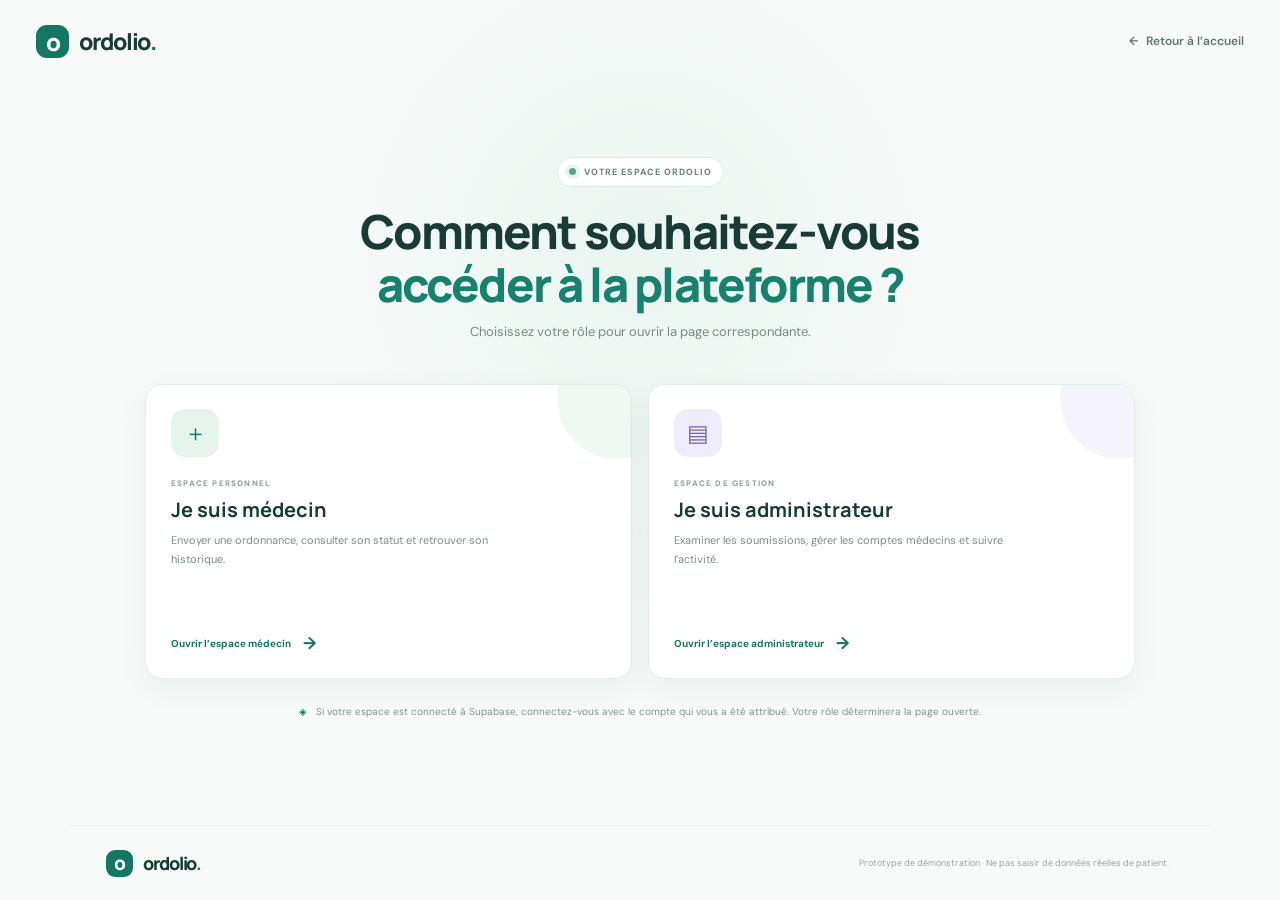
==== acces.html @ a2d60d65 "Add files via upload" ====
<!doctype html>
<html lang="fr">
<head>
  <meta charset="utf-8" />
  <meta name="viewport" content="width=device-width, initial-scale=1" />
  <meta name="theme-color" content="#f4f8f6" />
  <title>Ordolio — Choisir mon espace</title>
  <link rel="preconnect" href="https://fonts.googleapis.com" />
  <link rel="preconnect" href="https://fonts.gstatic.com" crossorigin />
  <link href="https://fonts.googleapis.com/css2?family=DM+Sans:wght@400;500;600;700&family=Manrope:wght@500;600;700;800&display=swap" rel="stylesheet" />
  <link rel="stylesheet" href="styles.css" />
</head>
<body class="access-page page-enter">
  <header class="site-header access-header"><a class="site-brand" href="index.html"><span class="brand-mark">o</span><span>ordolio<span class="brand-dot">.</span></span></a><a class="quiet-link" href="index.html" data-transition><span>←</span> Retour à l’accueil</a></header>
  <main class="access-main">
    <div class="access-intro reveal"><span class="eyebrow-pill"><i></i> VOTRE ESPACE ORDOLIO</span><h1>Comment souhaitez-vous<br /><em>accéder à la plateforme&nbsp;?</em></h1><p>Choisissez votre rôle pour ouvrir la page correspondante.</p></div>
    <div class="role-card-grid">
      <a class="role-card doctor-card reveal" href="medecin.html" data-transition><span class="role-card-icon">＋</span><span class="role-card-kicker">ESPACE PERSONNEL</span><h2>Je suis médecin</h2><p>Envoyer une ordonnance, consulter son statut et retrouver son historique.</p><span class="role-card-action">Ouvrir l’espace médecin <b>→</b></span><span class="role-card-deco"></span></a>
      <a class="role-card admin-card reveal" href="administrateur.html" data-transition><span class="role-card-icon">▤</span><span class="role-card-kicker">ESPACE DE GESTION</span><h2>Je suis administrateur</h2><p>Examiner les soumissions, gérer les comptes médecins et suivre l’activité.</p><span class="role-card-action">Ouvrir l’espace administrateur <b>→</b></span><span class="role-card-deco"></span></a>
    </div>
    <p class="access-note reveal"><span>◈</span> Si votre espace est connecté à Supabase, connectez-vous avec le compte qui vous a été attribué. Votre rôle déterminera la page ouverte.</p>
  </main>
  <footer class="site-footer access-footer"><a class="site-brand" href="index.html"><span class="brand-mark">o</span><span>ordolio<span class="brand-dot">.</span></span></a><span>Prototype de démonstration · Ne pas saisir de données réelles de patient.</span></footer>
  <script src="site.js"></script>
</body>
</html>
---- styles.css ----
:root{--ink:#183b36;--muted:#7b8c88;--green:#137764;--green-dark:#105f53;--mint:#e8f4f0;--line:#e8eeec;--bg:#f6f8f7;--white:#fff;--amber:#a97822;--shadow:0 10px 35px rgba(33,67,61,.045)}*{box-sizing:border-box}body{margin:0;background:var(--bg);color:var(--ink);font-family:'DM Sans',sans-serif;font-size:14px}.sidebar{position:fixed;inset:0 auto 0 0;width:256px;background:#fff;border-right:1px solid var(--line);padding:25px 16px 16px;display:flex;flex-direction:column;z-index:3}.brand{display:flex;align-items:center;gap:10px;padding:0 10px 33px;text-decoration:none;color:var(--ink);font:800 23px Manrope,sans-serif;letter-spacing:-1.2px}.brand-mark{width:33px;height:33px;background:var(--green);border-radius:11px;color:#fff;display:grid;place-items:center;font:800 24px Manrope}.brand-dot{color:var(--green)}.workspace-label,.nav-label{color:#9aa7a4;font-size:9px;letter-spacing:1.15px;font-weight:700;padding:0 11px 10px}.workspace{width:100%;display:flex;align-items:center;text-align:left;gap:10px;background:#fff;border:1px solid var(--line);padding:10px;border-radius:10px;color:var(--ink)}.workspace-icon{width:31px;height:31px;border-radius:9px;background:#e9f4f1;color:var(--green);display:grid;place-items:center}.workspace b,.workspace small{display:block}.workspace b{font-size:12px}.workspace small{color:var(--muted);font-size:10px;margin-top:3px}.chevron{margin-left:auto;color:#8d9b97;font-size:15px}.nav-label{margin:29px 0 5px}.nav{display:grid;gap:4px}.nav-item{display:flex;align-items:center;gap:13px;border:0;background:transparent;color:#667975;border-radius:9px;padding:11px 12px;text-align:left;font:500 13px 'DM Sans';cursor:pointer}.nav-item:hover{background:#f5f8f7}.nav-item.active{background:#eaf4f1;color:var(--green);font-weight:700}.nav-icon{width:17px;text-align:center;font-size:17px}.nav-count{margin-left:auto;background:#fff;color:var(--green);border:1px solid #dcece6;border-radius:6px;font-size:10px;padding:2px 6px}.sidebar-bottom{margin-top:auto}.help-card{background:#f5f8f7;border-radius:12px;padding:13px;margin-bottom:13px}.help-icon{display:inline-grid;place-items:center;width:20px;height:20px;background:#e2efeb;color:var(--green);border-radius:50%;margin-right:7px}.help-card b{font-size:12px}.help-card p{margin:8px 0;color:var(--muted);font-size:11px}.help-card button,.text-link{border:0;background:none;color:var(--green);font:600 11px 'DM Sans';padding:0;cursor:pointer}.help-card button span,.text-link span{margin-left:7px}.profile{width:100%;border:0;background:none;border-top:1px solid var(--line);padding:13px 4px 3px;display:flex;align-items:center;gap:9px;text-align:left;color:var(--ink)}.avatar,.top-avatar{width:34px;height:34px;border-radius:50%;display:grid;place-items:center;font-size:11px;font-weight:700;color:#7052a1;background:#eee9f7}.profile-copy{display:grid;gap:3px}.profile-copy b{font-size:12px}.profile-copy small{font-size:10px;color:var(--muted)}.dots{margin-left:auto;color:#84918e;letter-spacing:2px}.main{margin-left:256px;min-height:100vh}.topbar{height:66px;background:#fff;border-bottom:1px solid var(--line);display:flex;align-items:center;justify-content:space-between;padding:0 43px}.breadcrumbs{font-size:12px;color:#96a29f}.breadcrumbs span{padding:0 9px;color:#c4ceca}.breadcrumbs b{color:#455f5a;font-weight:600}.top-actions{display:flex;align-items:center;gap:15px}.period{border:1px solid var(--line);border-radius:8px;background:#fff;color:#506561;padding:8px 11px;font:500 11px 'DM Sans'}.period span{padding:0 6px}.icon-button{border:0;background:none;position:relative;font-size:20px;color:#627672}.icon-button i{position:absolute;right:0;top:1px;width:6px;height:6px;border:1px solid #fff;background:#e78f6f;border-radius:50%}.top-avatar{width:31px;height:31px}.content{max-width:1430px;padding:34px 43px 18px;margin:auto}.welcome-row{display:flex;align-items:center;justify-content:space-between;margin-bottom:25px}.eyebrow{font-size:9px;font-weight:700;letter-spacing:1.15px;color:#98a6a2;margin-bottom:7px}.welcome-row h1{font:700 26px Manrope,sans-serif;letter-spacing:-.7px;margin:0}.welcome-row p{color:#86938f;margin:6px 0 0;font-size:12px}.role-switch{display:flex;align-items:center;gap:10px;border:1px solid var(--line);border-radius:11px;background:#fff;padding:9px 11px;color:var(--ink);cursor:pointer;text-align:left}.switch-icon{width:31px;height:31px;border-radius:9px;background:#eaf4f1;color:var(--green);display:grid;place-items:center;font-size:17px}.role-switch small,.role-switch b{display:block}.role-switch small{font-size:8px;letter-spacing:.8px;color:#98a6a2;font-weight:700;margin-bottom:3px}.role-switch b{font-size:11px}.role-switch .chevron{padding-left:8px}.stats-grid{display:grid;grid-template-columns:repeat(4,1fr);gap:15px;margin-bottom:18px}.stat-card{background:#fff;border:1px solid #edf1ef;border-radius:12px;padding:17px 17px 14px;box-shadow:var(--shadow)}.stat-top{display:flex;justify-content:space-between;align-items:center}.stat-label{font-size:10px;color:#84938e;font-weight:600}.stat-icon{width:29px;height:29px;border-radius:9px;display:grid;place-items:center;background:#edf6f3;color:var(--green);font-size:15px}.stat-number{font:700 26px Manrope,sans-serif;margin:10px 0 5px;letter-spacing:-.6px}.stat-bottom{font-size:10px;color:#8c9996}.stat-bottom strong{color:#18816c;font-weight:600}.stat-card:nth-child(2) .stat-icon{background:#fff6e8;color:#bb8b39}.stat-card:nth-child(3) .stat-icon{background:#f0edfa;color:#745eb0}.stat-card:nth-child(4) .stat-icon{background:#eaf1fc;color:#5d80bc}.main-grid{display:grid;grid-template-columns:minmax(0,1.75fr) minmax(275px,1fr);gap:16px;margin-bottom:16px}.panel{background:#fff;border:1px solid #edf1ef;border-radius:12px;box-shadow:var(--shadow)}.chart-panel,.ranking-panel{padding:19px 20px 16px}.panel-heading{display:flex;align-items:flex-start;justify-content:space-between}.panel-heading h2,.upload-title h2{font:700 14px Manrope,sans-serif;margin:0;letter-spacing:-.2px}.panel-heading p,.upload-title p{color:#91a09b;font-size:10px;margin:5px 0 0}.select-small{background:#fff;border:1px solid var(--line);border-radius:7px;padding:7px 9px;color:#687b76;font:500 10px 'DM Sans'}.chart-legend{display:flex;align-items:center;justify-content:space-between;margin:19px 0 7px}.chart-legend span{font-size:10px;color:#72837e}.chart-legend i{display:inline-block;width:7px;height:7px;background:var(--green);border-radius:50%;margin-right:7px}.chart-legend b{font:700 20px Manrope}.chart-legend small{font:600 10px 'DM Sans';color:#16816b;background:#eaf5f1;border-radius:10px;padding:4px 6px;margin-left:6px}.chart-wrap{height:178px;display:flex;gap:10px;padding-top:6px}.y-labels{height:148px;display:flex;flex-direction:column;justify-content:space-between;color:#a2aeaa;font-size:9px}.chart{height:154px;position:relative;flex:1}.gridline{position:absolute;left:0;right:0;border-top:1px dashed #edf1ef}.g1{top:0}.g2{top:37px}.g3{top:74px}.g4{top:111px}.chart svg{position:absolute;inset:0;width:100%;height:148px;overflow:visible}.chart .area{fill:url(#fill)}.chart .line{fill:none;stroke:var(--green);stroke-width:3;vector-effect:non-scaling-stroke}.chart circle{fill:#fff;stroke:var(--green);stroke-width:3;vector-effect:non-scaling-stroke}.x-labels{display:flex;justify-content:space-between;position:absolute;left:0;right:0;bottom:-4px;color:#9ba8a4;font-size:8px}.more{border:0;background:none;color:#8b9995;letter-spacing:2px}.ranking-list{margin-top:14px}.rank-row{display:grid;grid-template-columns:22px 29px 1fr auto;align-items:center;gap:8px;padding:8px 0;border-bottom:1px solid #f0f3f2}.rank-num{color:#9aa7a3;font-size:10px;text-align:center}.rank-avatar{width:29px;height:29px;border-radius:50%;display:grid;place-items:center;font-size:9px;font-weight:700}.rank-name{font-size:10px;font-weight:600}.rank-sub{font-size:9px;color:#9aa7a3;margin-top:3px}.rank-value{font:700 12px Manrope;text-align:right}.rank-value small{display:block;font:400 8px 'DM Sans';color:#97a49f;margin-top:2px}.ranking-panel .text-link{margin-top:13px}.bottom-grid{display:grid;grid-template-columns:minmax(0,2.1fr) minmax(225px,.9fr);gap:16px;margin-bottom:20px}.table-panel{padding:18px 19px 4px}.table-scroll{overflow:auto;margin-top:15px}table{width:100%;border-collapse:collapse;text-align:left;white-space:nowrap}th{font-size:8px;letter-spacing:.65px;color:#9aa7a3;font-weight:700;padding:0 10px 10px}td{padding:10px;border-top:1px solid #f0f3f2;font-size:10px;color:#627570}.person-cell{display:flex;align-items:center;gap:8px}.person-cell b{display:block;color:#344f49;font-size:10px}.person-cell small{display:block;color:#9aa7a3;font-size:9px;margin-top:2px}.table-avatar{width:27px;height:27px;border-radius:50%;display:grid;place-items:center;font-size:8px;font-weight:700}.status{padding:4px 7px;border-radius:12px;font-size:8px}.status.pending{background:#fff5e1;color:#a2792d}.status.approved{background:#e9f5f0;color:#16806d}.row-more{color:#9aa7a3}.insight-panel{padding:18px;background:#eaf5f1;display:flex;flex-direction:column;min-height:177px}.insight-top{display:flex;align-items:center;gap:8px}.sparkle{width:25px;height:25px;display:grid;place-items:center;border-radius:8px;background:#d6ece4;color:#16806d}.insight-tag{font-size:8px;letter-spacing:.9px;color:#64847b;font-weight:700}.insight-panel h2{font:700 14px Manrope;margin:15px 0 7px}.insight-panel p{font-size:10px;line-height:1.6;color:#6d817b;margin:0}.insight-panel p b{color:#16806d}.insight-foot{display:flex;justify-content:space-between;margin-top:auto;padding-top:13px;font-size:8px;color:#8aa09a}.doctor-view{margin-top:18px}.doctor-columns{display:grid;grid-template-columns:minmax(0,1.5fr) minmax(290px,1fr);gap:16px}.upload-panel{padding:22px}.upload-title{display:flex;align-items:flex-start;justify-content:space-between}.camera-badge,.summary-icon{width:34px;height:34px;display:grid;place-items:center;border-radius:10px;background:#eaf5f1;color:var(--green);font-size:17px}.dropzone{height:200px;border:1px dashed #bdd6ce;background:#f8fbfa;border-radius:12px;margin:19px 0 17px;display:flex;flex-direction:column;align-items:center;justify-content:center;gap:7px;cursor:pointer;color:#647873}.dropzone:hover{border-color:var(--green);background:#f2f9f6}.dropzone input{display:none}.upload-symbol{width:36px;height:36px;background:#e2f1ec;color:var(--green);border-radius:11px;display:grid;place-items:center;font-size:20px;margin-bottom:3px}.dropzone b{font-size:12px;color:#36544d}.dropzone span{font-size:10px}.dropzone small{font-size:9px;color:#9aa7a3;margin-top:5px}.field-label{font-size:10px;font-weight:700;color:#425c56}.upload-panel textarea{display:block;width:100%;height:65px;margin-top:7px;padding:10px;border:1px solid var(--line);border-radius:8px;resize:vertical;font:11px 'DM Sans';outline:none}.upload-panel textarea:focus{border-color:#9bc7bb}.privacy-note{display:flex;gap:8px;margin:14px 0;color:#8a7955;background:#fff8ea;border:1px solid #f4ead3;border-radius:8px;padding:9px;font-size:9px;line-height:1.5}.privacy-note span:first-child{font-size:13px}.primary-button{width:100%;border:0;border-radius:8px;background:var(--green);color:#fff;padding:12px;font:600 11px 'DM Sans';cursor:pointer}.primary-button:disabled{background:#a9c8bf;cursor:not-allowed}.primary-button span{margin-left:7px}.send-feedback{height:16px;text-align:center;color:var(--green);font-size:10px;margin-top:8px}.doctor-side{display:grid;gap:16px;align-content:start}.personal-summary,.history-panel{padding:18px}.big-number{font:700 32px Manrope;margin:22px 0 11px}.big-number small{display:block;font:400 10px 'DM Sans';color:#879590;margin-top:3px}.progress-track{height:6px;border-radius:8px;background:#edf2f0;overflow:hidden}.progress-track span{display:block;width:80%;height:100%;background:var(--green);border-radius:8px}.progress-copy{display:flex;justify-content:space-between;font-size:9px;color:#899893;margin-top:8px}.progress-copy b{color:#506760}.good-note{margin-top:16px;padding-top:12px;border-top:1px solid var(--line);font-size:9px;color:#16806d}.history-row{display:flex;align-items:center;gap:9px;padding:12px 0;border-bottom:1px solid #f0f3f2}.history-icon{width:29px;height:29px;border-radius:8px;background:#eef5f2;display:grid;place-items:center;color:var(--green)}.history-copy{flex:1}.history-copy b{display:block;font-size:10px}.history-copy small{display:block;font-size:9px;color:#98a5a1;margin-top:3px}.doctor-side .text-link{margin-top:12px}.doctor-tip{display:flex;align-items:center;gap:10px;background:#eef5f2;border-radius:9px;margin-top:15px;padding:11px 13px;color:#758782;font-size:10px}.doctor-tip>span:first-child{color:#16806d;font-size:16px}.doctor-tip b{color:#426259}footer{font-size:9px;color:#a0aca8;padding:16px 0 6px}footer>span{padding:0 5px}.footer-right{float:right}.hidden{display:none!important}
.demo-banner{display:flex;align-items:center;gap:9px;padding:10px 13px;margin:-9px 0 17px;border:1px solid #f1e5c8;border-radius:9px;background:#fffaf0;color:#857447;font-size:10px}.demo-banner>span:first-child{font-size:15px}.demo-banner b{color:#6d5b31}.review-btn{border:1px solid #d4e8e1;background:#f1f8f5;color:#167765;border-radius:6px;padding:5px 8px;font:600 9px 'DM Sans';cursor:pointer}.review-btn:hover{background:#e1f1eb}.review-dialog{width:min(650px,calc(100vw - 28px));border:1px solid #e6eeeb;border-radius:16px;padding:0;box-shadow:0 24px 90px #132e2a40;color:var(--ink)}.review-dialog::backdrop{background:#17312f75;backdrop-filter:blur(2px)}.dialog-head{display:flex;align-items:flex-start;justify-content:space-between;padding:20px 22px 14px}.dialog-head small{font-size:9px;letter-spacing:1px;color:#8a9994;font-weight:700}.dialog-head h2{font:700 17px Manrope;margin:5px 0}.dialog-head p{color:#899792;font-size:10px;margin:0}.dialog-close{border:0;background:#f1f5f3;border-radius:8px;width:30px;height:30px;font-size:21px;color:#687a75;cursor:pointer}.image-stage{height:min(58vh,430px);margin:0 20px;background:#f4f7f6;border-radius:10px;display:grid;place-items:center;overflow:hidden;color:#8c9a96;font-size:11px}.image-stage img{max-width:100%;max-height:100%;object-fit:contain}.dialog-actions{display:flex;justify-content:flex-end;gap:9px;padding:15px 20px 19px}.dialog-actions .primary-button{width:auto;padding:10px 16px}.secondary-button{border:1px solid #edcfca;background:#fff8f6;color:#a45e52;border-radius:8px;padding:9px 14px;font:600 11px 'DM Sans';cursor:pointer}
.auth-panel{max-width:480px;margin:8vh auto;padding:28px}.auth-copy h1{font:700 24px Manrope;margin:0}.auth-copy p{color:#879590;font-size:12px;line-height:1.6}.auth-panel form{display:grid;gap:8px;margin-top:22px}.auth-input{width:100%;border:1px solid var(--line);border-radius:8px;padding:11px;font:12px 'DM Sans';outline:none}.auth-input:focus{border-color:#9bc7bb}.auth-actions{display:grid;gap:9px;margin-top:12px}.auth-actions .primary-button{width:100%}.auth-actions .secondary-button{background:#fff;border-color:var(--line);color:var(--green)}.auth-message{min-height:16px;margin:3px 0 0;color:#a45e52;font-size:10px;line-height:1.5}.sync-status{color:var(--green);font-size:10px}.sync-status.error{color:#a45e52}.logout-button{border:1px solid var(--line);border-radius:7px;background:#fff;color:#5a706a;padding:7px 9px;font:500 10px 'DM Sans';cursor:pointer}.status.rejected{background:#fcecea;color:#a45e52}.send-feedback.error{color:#a45e52}.review-note{max-width:520px;white-space:pre-wrap;overflow-wrap:anywhere;color:#61756f!important}.empty-state{padding:14px;color:#899792;font-size:10px;text-align:center}.dropzone.dragging{border-color:var(--green);background:#eaf5f1}
.table-filters{display:flex;gap:9px;margin-top:14px}.search-field,.filter-field{height:34px;border:1px solid var(--line);border-radius:8px;background:#fff;display:flex;align-items:center;color:#80918b}.search-field{flex:1;gap:7px;padding:0 10px}.search-field>span{font-size:18px}.search-field input,.filter-field select{border:0;outline:0;background:transparent;color:#536a64;font:10px 'DM Sans';min-width:0}.search-field input{width:100%}.search-field input::placeholder{color:#9aa7a3}.filter-field{padding:0 8px}.filter-field select{cursor:pointer}.sr-only{position:absolute;width:1px;height:1px;padding:0;margin:-1px;overflow:hidden;clip:rect(0,0,0,0);white-space:nowrap;border:0}.table-filters+ .table-scroll{margin-top:9px}.text-link:hover,.help-card button:hover{color:var(--green-dark);text-decoration:underline}.nav-item:focus-visible,.primary-button:focus-visible,.secondary-button:focus-visible,.text-link:focus-visible,.search-field:focus-within,.filter-field:focus-within{outline:2px solid #71b7a5;outline-offset:2px}
.table-filters{flex-wrap:wrap}.filter-date,.history-filters label,.history-filters select{height:34px;border:1px solid var(--line);border-radius:8px;background:#fff;display:flex;align-items:center;gap:6px;padding:0 8px;color:#81918b}.filter-date input,.history-filters input,.history-filters select{border:0;background:transparent;color:#536a64;font:10px 'DM Sans';min-width:0;outline:0}.filter-date input{width:120px}.pagination{display:flex;justify-content:space-between;align-items:center;border-top:1px solid #f0f3f2;padding:10px 4px;color:#879590;font-size:10px}.pagination>div{display:flex;gap:6px}.page-button{border:1px solid var(--line);border-radius:7px;background:#fff;color:#536a64;width:30px;height:28px;cursor:pointer}.page-button:disabled{opacity:.4;cursor:not-allowed}.team-panel{padding:21px;margin:18px 0}.team-panel .panel-heading h2{font:700 18px Manrope;margin:0}.team-panel .panel-heading .eyebrow{margin-bottom:7px}.team-total{border-radius:20px;background:#edf6f3;color:var(--green);font-weight:700;font-size:11px;padding:7px 11px}.invite-form{display:grid;grid-template-columns:1fr 1.2fr 1fr auto;gap:10px;align-items:end;margin:20px 0 5px;padding:15px;background:#f7faf9;border:1px solid var(--line);border-radius:10px}.invite-form label{display:grid;gap:6px;font-size:10px;color:#607670;font-weight:600}.invite-form input{height:37px;min-width:0;border:1px solid var(--line);border-radius:7px;padding:0 10px;background:#fff;font:11px 'DM Sans';color:var(--ink)}.invite-form .primary-button{width:auto;white-space:nowrap;padding:11px 15px}.form-feedback{min-height:15px;margin:7px 0;color:var(--green);font-size:10px}.form-feedback.error{color:#a45e52}.account-toggle{white-space:nowrap}.notification-panel{position:fixed;right:30px;top:58px;width:min(370px,calc(100vw - 32px));max-height:70vh;overflow:auto;background:#fff;border:1px solid var(--line);border-radius:12px;box-shadow:0 15px 55px #183b3625;z-index:8;padding:12px}.notification-head{display:flex;align-items:center;justify-content:space-between;padding:4px 4px 9px;border-bottom:1px solid var(--line);font-size:12px}.notification-item{width:100%;display:flex;align-items:flex-start;gap:10px;border:0;border-bottom:1px solid #f0f3f2;background:#fff;text-align:left;padding:11px 4px;cursor:pointer;color:var(--ink)}.notification-item:hover{background:#f8fbfa}.notification-item.read{opacity:.65}.notification-icon{width:27px;height:27px;flex:none;display:grid;place-items:center;border-radius:8px;background:#fff5e1;color:#a2792d}.notification-icon.approved{background:#e9f5f0;color:#16806d}.notification-item b,.notification-item small{display:block}.notification-item b{font-size:10px}.notification-item small{margin-top:4px;color:#879590;font-size:9px;line-height:1.5}.icon-button{cursor:pointer}.file-preview{display:flex;align-items:center;gap:10px;margin:-6px 0 16px;padding:7px 9px;border:1px solid var(--line);border-radius:8px;background:#fff;font-size:10px;color:#687c75}.file-preview img{width:44px;height:38px;object-fit:cover;border-radius:5px}.file-preview span{flex:1;overflow-wrap:anywhere}.file-preview button{width:27px;height:27px;border:0;border-radius:6px;background:#f2f5f4;color:#71827d;font-size:18px;cursor:pointer}.field-hint{display:flex;justify-content:space-between;margin-top:5px;color:#95a29e;font-size:9px}.history-filters{display:flex;flex-wrap:wrap;gap:7px;margin:13px 0 5px}.history-filters label span{font-size:9px}.history-filters input{width:105px}.decision-label{display:block;margin:14px 20px 6px;color:#4f6962;font-size:10px;font-weight:700}.decision-label span{font-weight:400;color:#9a746b}.review-dialog textarea{display:block;width:calc(100% - 40px);min-height:58px;margin:0 20px;padding:9px;border:1px solid var(--line);border-radius:8px;resize:vertical;font:11px 'DM Sans'}.dialog-actions .secondary-button{white-space:nowrap}
@media(max-width:950px){.invite-form{grid-template-columns:1fr 1fr}.invite-form .primary-button{width:100%}}
@media(max-width:600px){.table-filters{display:grid;grid-template-columns:1fr 1fr}.search-field{grid-column:1/-1}.filter-date input{width:100%}.notification-panel{right:8px;top:52px}.team-panel{padding:15px}.invite-form{grid-template-columns:1fr}.invite-form .primary-button{width:100%}.history-filters{display:grid;grid-template-columns:1fr 1fr}.history-filters select{grid-column:1/-1;width:100%}.history-filters label{justify-content:space-between}.history-filters input{width:65%}.dialog-actions{padding-left:12px;padding-right:12px}.dialog-actions .secondary-button{font-size:10px;padding:9px}.dialog-actions .primary-button{font-size:10px;padding:9px 10px}}
@media(max-width:1100px){.content{padding-left:25px;padding-right:25px}.topbar{padding:0 25px}.sidebar{width:220px}.main{margin-left:220px}.stats-grid{grid-template-columns:repeat(2,1fr)}.bottom-grid{grid-template-columns:1fr}.insight-panel{min-height:150px}.main-grid{grid-template-columns:minmax(0,1.5fr) minmax(250px,1fr)}}
@media(max-width:760px){.sidebar{width:65px;padding:20px 9px}.brand{padding:0 6px 31px}.brand>span:last-child,.workspace-label,.workspace>span:not(.workspace-icon),.nav-label,.nav-item>span:not(.nav-icon),.help-card,.profile-copy,.dots{display:none}.workspace{justify-content:center;padding:7px}.workspace-icon{flex:none}.nav-item{justify-content:center;padding:12px 0}.nav-icon{font-size:18px}.main{margin-left:65px}.topbar{height:58px;padding:0 15px}.content{padding:24px 15px}.breadcrumbs{font-size:10px}.period{padding:7px}.period span{display:none}.top-actions{gap:10px}.welcome-row{align-items:flex-start;gap:10px;flex-direction:column}.welcome-row h1{font-size:23px}.role-switch{align-self:flex-start}.stats-grid{gap:9px}.stat-card{padding:13px}.stat-number{font-size:22px}.main-grid,.doctor-columns{grid-template-columns:1fr}.chart-panel,.ranking-panel{padding:16px}.bottom-grid{grid-template-columns:1fr}.doctor-side{grid-template-columns:1fr}.table-panel{padding:16px 11px 5px}.table-panel .panel-heading{padding:0 5px}.insight-panel{min-height:150px}.footer-right{display:none}footer{padding-bottom:18px}}
@media(max-width:420px){.stats-grid{grid-template-columns:1fr 1fr}.stat-label{font-size:9px}.stat-number{font-size:20px}.stat-bottom{font-size:9px}.top-avatar{display:none}.upload-panel{padding:15px}.chart-legend b{font-size:17px}}
.help-dialog{width:min(560px,calc(100vw - 28px));border:1px solid #e6eeeb;border-radius:16px;padding:0;box-shadow:0 24px 90px #132e2a40;color:var(--ink)}.help-dialog::backdrop{background:#17312f75;backdrop-filter:blur(2px)}.help-content{padding:0 22px 8px}.help-content h3{font:700 12px Manrope;margin:15px 0 5px}.help-content p{font-size:11px;line-height:1.65;color:#71837d;margin:0}.help-dialog-footer{padding:10px 20px 20px}.help-dialog-footer .primary-button{width:auto;float:right;padding:10px 18px}.help-dialog-footer::after{content:"";display:block;clear:both}
@media(max-width:760px){.sidebar .workspace{justify-content:flex-start;padding:7px}.sidebar .workspace>span:not(.workspace-icon){display:none}.sidebar .profile{justify-content:center}.sidebar .profile-copy{display:none}.sidebar .profile{border-top:0}}
/* Public site and role selection */
.marketing-page,.access-page{min-height:100vh;background:#f8faf9;color:var(--ink);overflow-x:hidden}.site-header{height:82px;max-width:1280px;padding:0 36px;margin:auto;display:flex;align-items:center;justify-content:space-between;position:relative;z-index:2}.site-brand{display:inline-flex;align-items:center;gap:10px;color:var(--ink);text-decoration:none;font:800 23px Manrope,sans-serif;letter-spacing:-1.1px}.site-nav{display:flex;align-items:center;gap:34px}.site-nav a,.quiet-link{color:#60756f;text-decoration:none;font-size:12px;font-weight:600}.site-button{min-height:47px;padding:0 20px;display:inline-flex;align-items:center;justify-content:center;gap:12px;border:0;border-radius:10px;background:var(--green);color:#fff;text-decoration:none;font:700 12px 'DM Sans',sans-serif;box-shadow:0 7px 18px #13776425;transition:transform .22s ease,box-shadow .22s ease,background .22s ease}.site-button:hover{background:var(--green-dark);transform:translateY(-2px);box-shadow:0 10px 22px #13776435}.site-button span{font-size:17px}.site-button-small{min-height:39px;padding:0 15px;font-size:11px}.hero-section{max-width:1280px;min-height:610px;margin:0 auto;padding:65px 36px 53px;display:grid;grid-template-columns:.94fr 1.06fr;align-items:center;gap:25px;position:relative}.hero-section:before{content:"";position:absolute;inset:10px 20px 0;border-radius:34px;background:radial-gradient(ellipse at 72% 48%,#e4f2ec 0,transparent 48%),linear-gradient(120deg,#f3f8f6,#f8faf9 60%);z-index:0}.hero-copy,.hero-visual{position:relative;z-index:1}.hero-copy{padding:12px 0 20px 34px}.eyebrow-pill{display:inline-flex;align-items:center;gap:8px;padding:8px 11px;border:1px solid #dcebe5;border-radius:30px;background:#fff;color:#66817a;font-size:9px;letter-spacing:1px;font-weight:700}.eyebrow-pill i{width:7px;height:7px;border-radius:50%;background:#56a38e;box-shadow:0 0 0 4px #e6f4ee}.hero-copy h1,.access-intro h1{margin:24px 0 17px;font:800 clamp(37px,5.2vw,63px)/1.12 Manrope,sans-serif;letter-spacing:-2.8px;color:#183b36}.hero-copy h1 em,.access-intro h1 em,.section-intro h2 em{font-style:normal;color:#16816c}.hero-copy>p{max-width:490px;color:#71827d;font-size:15px;line-height:1.8;margin:0}.hero-actions{display:flex;align-items:center;gap:23px;margin-top:27px}.quiet-link{display:inline-flex;align-items:center;gap:8px}.hero-proof{display:flex;align-items:center;gap:12px;margin-top:36px;color:#7d8e88;font-size:10px}.proof-avatars{display:flex;padding-left:2px}.proof-avatars b{width:27px;height:27px;margin-left:-3px;display:grid;place-items:center;border:2px solid #f5f8f6;border-radius:50%;background:#e5f0eb;color:#27816d;font-size:8px}.proof-avatars b:nth-child(2){background:#eeeafa;color:#7661ad}.proof-avatars b:nth-child(3){background:#fbeee5;color:#b37545}.hero-visual{min-height:460px;display:grid;place-items:center}.orbit{position:absolute;border:1px solid #cee2da;border-radius:50%;transform:rotate(-20deg)}.orbit-one{width:410px;height:280px;animation:orbit-drift 9s ease-in-out infinite}.orbit-two{width:510px;height:360px;border-color:#dfebe6;transform:rotate(27deg);animation:orbit-drift 12s ease-in-out infinite reverse}.medical-emblem{width:206px;height:206px;display:grid;place-items:center;position:relative;animation:float-gentle 5s ease-in-out infinite}.medical-emblem svg{width:100%;height:100%;filter:drop-shadow(0 22px 25px #275f4b20);position:relative;z-index:1}.emblem-glow{position:absolute;inset:25px;border-radius:50%;background:#fff;filter:blur(20px)}.float-card{position:absolute;display:flex;align-items:center;gap:10px;padding:12px 14px;border:1px solid #e6efeb;border-radius:12px;background:#ffffffed;box-shadow:0 14px 40px #234b4020;animation:float-gentle 5s ease-in-out infinite}.doctor-float{left:3%;top:18%}.admin-float{right:1%;bottom:20%;animation-delay:-2.5s}.float-card b,.float-card small{display:block;white-space:nowrap}.float-card b{font-size:10px;color:#39574f}.float-card small{margin-top:4px;color:#8c9a95;font-size:8px}.float-icon{width:30px;height:30px;display:grid;place-items:center;border-radius:9px;font-size:16px;font-weight:700}.float-mint{background:#e8f4f0;color:var(--green)}.float-lilac{background:#f0edfa;color:#7564ab}.float-check{width:19px;height:19px;display:grid;place-items:center;border-radius:50%;background:#e6f4ee;color:#17806b;font-size:10px;font-style:normal}.heartbeat{position:absolute;left:7%;right:7%;bottom:13%;height:45px;opacity:.42}.heartbeat svg{width:100%;height:100%;overflow:visible}.heartbeat path{fill:none;stroke:#60aa95;stroke-width:2;stroke-dasharray:800;stroke-dashoffset:800;animation:heartbeat-draw 4s ease-in-out infinite}.visual-caption{position:absolute;bottom:2%;color:#8b9b95;font-size:9px}.trust-strip{max-width:1140px;margin:auto;padding:22px 36px 27px;border-block:1px solid #e9efec;display:flex;align-items:center;justify-content:space-between;color:#8c9b96}.trust-strip>span{font-size:9px;letter-spacing:1.2px;font-weight:700}.trust-strip>div{display:flex;gap:15px;font-size:11px;color:#59736b}.features-section{max-width:1140px;padding:100px 36px 95px;margin:auto}.section-intro{max-width:540px;margin-bottom:35px}.section-intro h2,.steps-copy h2,.closing-section h2{font:800 38px/1.18 Manrope,sans-serif;letter-spacing:-1.3px;margin:12px 0}.section-intro>p,.steps-copy>p{max-width:495px;color:#7b8c86;font-size:13px;line-height:1.75}.feature-grid{display:grid;grid-template-columns:repeat(4,1fr);gap:13px}.feature-card{min-height:215px;position:relative;padding:20px 18px;border:1px solid #e9efec;border-radius:13px;background:#fff;transition:transform .24s,border-color .24s,box-shadow .24s}.feature-card:hover{transform:translateY(-5px);border-color:#cee5db;box-shadow:0 13px 28px #183b3610}.feature-number{position:absolute;right:17px;top:17px;color:#b3c0bb;font-size:9px;font-weight:700}.feature-icon{width:38px;height:38px;display:grid;place-items:center;border-radius:11px;background:#e8f4f0;color:#137764;font-size:18px}.feature-icon-amber{background:#fff5e5;color:#aa802f}.feature-icon-blue{background:#edf3fc;color:#6281b4}.feature-icon-lilac{background:#f1eef9;color:#7765ae}.feature-card h3,.step-item h3{font:700 13px Manrope,sans-serif;margin:19px 0 7px}.feature-card p,.step-item p{font-size:10px;line-height:1.7;color:#86958f;margin:0}.steps-section{max-width:1140px;margin:0 auto 90px;padding:52px 57px;display:grid;grid-template-columns:.85fr 1.15fr;gap:90px;border-radius:24px;background:#edf5f1}.steps-copy h2{margin-bottom:11px}.steps-copy>p{margin-bottom:22px}.steps-list{display:grid;gap:5px}.step-item{display:flex;gap:15px;align-items:flex-start;padding:15px 0;border-bottom:1px solid #dbe9e3}.step-item:last-child{border:0}.step-item>span{width:27px;height:27px;flex:none;display:grid;place-items:center;border-radius:50%;background:#fff;color:var(--green);font:700 11px Manrope}.step-item h3{margin:2px 0 5px}.closing-section{max-width:1140px;margin:0 auto 62px;padding:35px 43px;display:flex;align-items:center;justify-content:space-between;position:relative;overflow:hidden;border-radius:18px;background:#153e37;color:#fff}.closing-section .eyebrow{color:#a7c7bd}.closing-section h2{font-size:27px;margin:8px 0}.site-button-light{position:relative;z-index:1;background:#fff;color:#156e5d;box-shadow:none}.closing-orb{position:absolute;width:240px;height:240px;right:23%;top:-130px;border:1px solid #ffffff20;border-radius:50%;box-shadow:0 0 0 30px #ffffff08,0 0 0 60px #ffffff05}.site-footer{max-width:1140px;min-height:75px;margin:auto;padding:14px 36px;border-top:1px solid #e9efec;display:flex;align-items:center;justify-content:space-between;gap:20px;color:#98a59f;font-size:9px}.site-footer .site-brand{font-size:18px}.site-footer .brand-mark{width:27px;height:27px;border-radius:9px;font-size:19px}.access-page{display:flex;flex-direction:column;background:radial-gradient(ellipse at 50% 28%,#eaf5f0 0,transparent 40%),#f8faf9}.access-header{width:100%;max-width:1280px}.access-main{width:min(100% - 40px,990px);margin:auto;flex:1;display:flex;flex-direction:column;justify-content:center;padding:40px 0 70px}.access-intro{text-align:center;margin-bottom:31px}.access-intro h1{font-size:clamp(32px,4.4vw,47px);letter-spacing:-1.8px;margin:18px 0 11px}.access-intro>p{color:#798a84;font-size:13px}.role-card-grid{display:grid;grid-template-columns:1fr 1fr;gap:16px}.role-card{min-height:295px;display:flex;flex-direction:column;align-items:flex-start;position:relative;overflow:hidden;padding:24px 25px;border:1px solid #e2ece7;border-radius:17px;background:#fff;color:var(--ink);text-decoration:none;box-shadow:0 10px 30px #1f574812;transition:transform .25s,box-shadow .25s,border-color .25s}.role-card:hover{transform:translateY(-6px);border-color:#bcdacc;box-shadow:0 19px 45px #1f57481c}.role-card-icon{width:48px;height:48px;display:grid;place-items:center;border-radius:14px;background:#e7f4ee;color:#147866;font-size:23px}.admin-card .role-card-icon{background:#f0edfa;color:#7664ad}.role-card-kicker{margin-top:21px;color:#8b9e96;font-size:8px;letter-spacing:1.2px;font-weight:700}.role-card h2{font:700 20px Manrope,sans-serif;margin:8px 0}.role-card p{max-width:360px;margin:0;color:#7c8d86;font-size:11px;line-height:1.7}.role-card-action{display:flex;align-items:center;gap:12px;margin-top:auto;padding-top:18px;color:var(--green);font-size:10px;font-weight:700}.role-card-action b{font-size:17px;transition:transform .2s}.role-card:hover .role-card-action b{transform:translateX(4px)}.role-card-deco{position:absolute;width:120px;height:120px;right:-46px;top:-46px;border-radius:50%;background:#e9f5ef;opacity:.65}.admin-card .role-card-deco{background:#f0edfa}.access-note{display:flex;gap:9px;max-width:720px;margin:24px auto 0;color:#83928d;font-size:10px;line-height:1.7}.access-note span{color:var(--green)}.access-footer{width:100%}.page-enter main{animation:page-arrive .45s cubic-bezier(.2,.75,.25,1) both}.is-leaving main{animation:page-leave .24s ease-in both}.reveal{opacity:0;transform:translateY(17px);transition:opacity .65s ease,transform .65s cubic-bezier(.2,.7,.25,1)}.reveal.is-visible{opacity:1;transform:translateY(0)}.feature-card:nth-child(2),.role-card:nth-child(2){transition-delay:.08s}.feature-card:nth-child(3){transition-delay:.16s}.feature-card:nth-child(4){transition-delay:.24s}
@keyframes float-gentle{0%,100%{translate:0 0}50%{translate:0 -9px}}@keyframes orbit-drift{0%,100%{rotate:-2deg;scale:1}50%{rotate:2deg;scale:1.025}}@keyframes heartbeat-draw{0%{stroke-dashoffset:800;opacity:.15}35%,75%{stroke-dashoffset:0;opacity:.65}100%{stroke-dashoffset:-800;opacity:0}}@keyframes page-arrive{from{opacity:0;translate:0 9px}to{opacity:1;translate:0 0}}@keyframes page-leave{to{opacity:0;translate:0 -8px}}
@media(max-width:1000px){.hero-copy{padding-left:10px}.hero-visual{scale:.9}.feature-grid{grid-template-columns:repeat(2,1fr)}.steps-section{margin-left:25px;margin-right:25px;gap:45px}}
@media(max-width:700px){.site-header{height:68px;padding:0 18px}.site-nav{display:none}.site-button-small{min-height:36px;padding:0 11px;font-size:10px}.hero-section{padding:34px 20px 32px;grid-template-columns:1fr;gap:3px}.hero-section:before{inset:0 10px;border-radius:23px}.hero-copy{padding:22px 8px 0}.hero-copy h1{font-size:clamp(35px,10vw,48px);letter-spacing:-1.8px}.hero-copy>p{font-size:13px}.hero-actions{gap:13px;flex-wrap:wrap}.hero-actions .site-button{min-height:43px;padding:0 14px}.hero-proof{margin-top:25px}.hero-visual{min-height:335px;scale:.78;margin:-3px 0 -18px}.orbit-one{width:330px;height:235px}.orbit-two{width:410px;height:290px}.doctor-float{left:0;top:13%}.admin-float{right:-1%;bottom:17%}.heartbeat{bottom:8%}.trust-strip{padding:20px;display:grid;gap:10px}.trust-strip>span{font-size:8px}.trust-strip>div{gap:9px}.features-section{padding:67px 20px}.section-intro h2{font-size:32px}.feature-grid{gap:9px}.feature-card{min-height:200px;padding:15px 13px}.feature-card h3{font-size:12px;margin-top:14px}.feature-card p{font-size:9px}.steps-section{grid-template-columns:1fr;margin:0 14px 58px;padding:30px 23px;gap:20px}.steps-copy h2{font-size:32px}.closing-section{margin:0 14px 42px;padding:25px 23px;gap:15px}.closing-section h2{font-size:22px}.closing-section .site-button{padding:0 12px;min-height:42px;font-size:10px;white-space:nowrap}.site-footer{padding:18px 20px;display:grid;grid-template-columns:1fr;gap:9px}.access-header .quiet-link{font-size:10px}.access-main{width:calc(100% - 30px);padding:34px 0 50px}.access-intro h1{font-size:34px;letter-spacing:-1.2px}.role-card-grid{grid-template-columns:1fr;gap:11px}.role-card{min-height:235px;padding:20px}.role-card-kicker{margin-top:14px}.role-card p{max-width:100%}.access-note{margin-top:18px}.access-footer{min-height:65px}}
@media(prefers-reduced-motion:reduce){*,*::before,*::after{scroll-behavior:auto!important;animation-duration:.01ms!important;animation-iteration-count:1!important;transition-duration:.01ms!important}.reveal{opacity:1;transform:none}.page-enter main,.is-leaving main{animation:none}}
.reveal{opacity:1}.motion-ready .reveal{opacity:0}.motion-ready .reveal.is-visible{opacity:1}.role-switch{text-decoration:none}
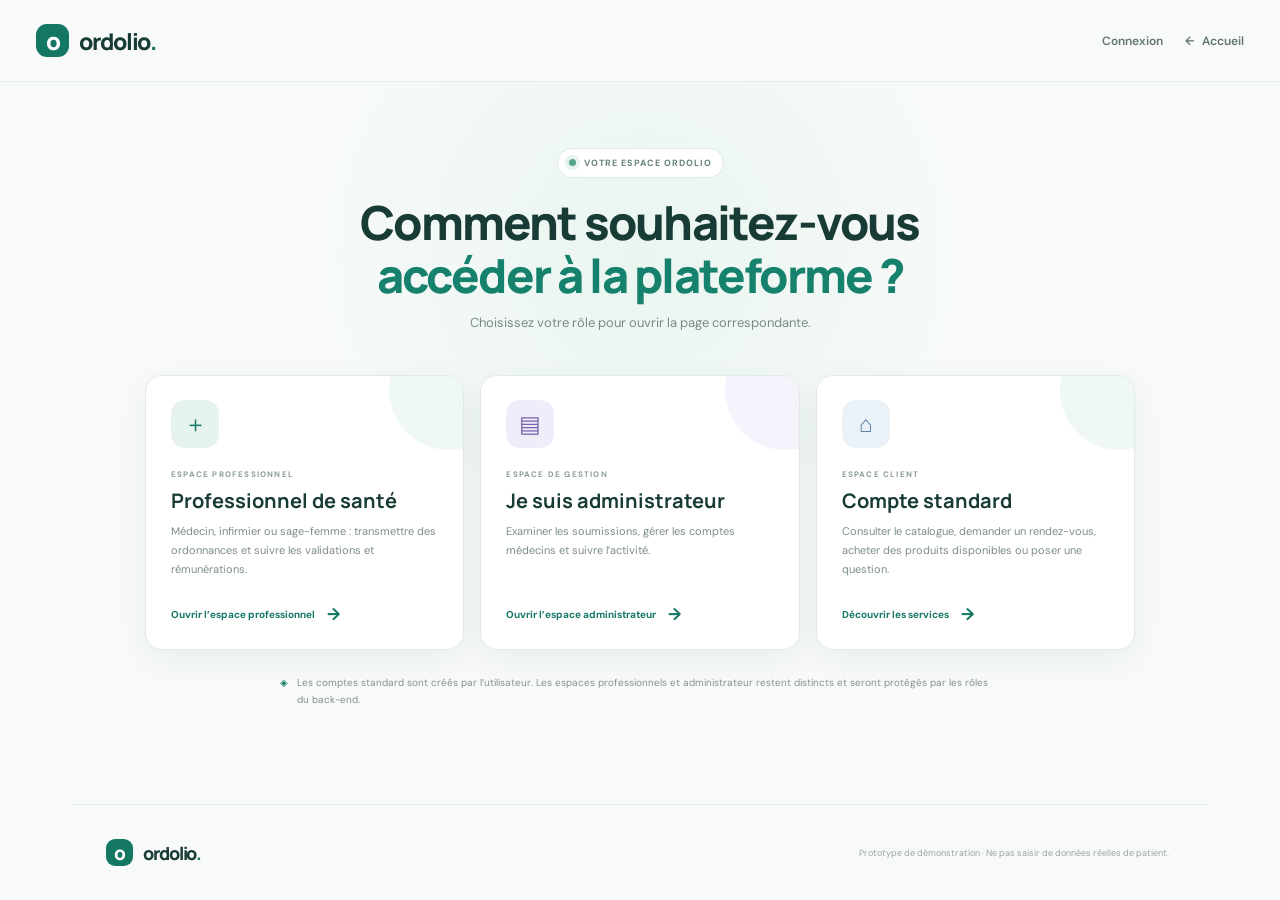
==== commit c804f99a: "Add files via upload" ====
--- a/acces.html
+++ b/acces.html
@@ -11,14 +11,15 @@
   <link rel="stylesheet" href="styles.css" />
 </head>
 <body class="access-page page-enter">
-  <header class="site-header access-header"><a class="site-brand" href="index.html"><span class="brand-mark">o</span><span>ordolio<span class="brand-dot">.</span></span></a><a class="quiet-link" href="index.html" data-transition><span>←</span> Retour à l’accueil</a></header>
+  <header class="site-header access-header"><a class="site-brand" href="index.html"><span class="brand-mark">o</span><span>ordolio<span class="brand-dot">.</span></span></a><div class="access-header-actions"><a class="quiet-link" href="connexion.html">Connexion</a><a class="quiet-link" href="index.html" data-transition><span>←</span> Accueil</a></div></header>
   <main class="access-main">
     <div class="access-intro reveal"><span class="eyebrow-pill"><i></i> VOTRE ESPACE ORDOLIO</span><h1>Comment souhaitez-vous<br /><em>accéder à la plateforme&nbsp;?</em></h1><p>Choisissez votre rôle pour ouvrir la page correspondante.</p></div>
     <div class="role-card-grid">
-      <a class="role-card doctor-card reveal" href="medecin.html" data-transition><span class="role-card-icon">＋</span><span class="role-card-kicker">ESPACE PERSONNEL</span><h2>Je suis médecin</h2><p>Envoyer une ordonnance, consulter son statut et retrouver son historique.</p><span class="role-card-action">Ouvrir l’espace médecin <b>→</b></span><span class="role-card-deco"></span></a>
+      <a class="role-card doctor-card reveal" href="medecin.html" data-transition><span class="role-card-icon">＋</span><span class="role-card-kicker">ESPACE PROFESSIONNEL</span><h2>Professionnel de santé</h2><p>Médecin, infirmier ou sage-femme : transmettre des ordonnances et suivre les validations et rémunérations.</p><span class="role-card-action">Ouvrir l’espace professionnel <b>→</b></span><span class="role-card-deco"></span></a>
       <a class="role-card admin-card reveal" href="administrateur.html" data-transition><span class="role-card-icon">▤</span><span class="role-card-kicker">ESPACE DE GESTION</span><h2>Je suis administrateur</h2><p>Examiner les soumissions, gérer les comptes médecins et suivre l’activité.</p><span class="role-card-action">Ouvrir l’espace administrateur <b>→</b></span><span class="role-card-deco"></span></a>
+      <a class="role-card standard-card reveal" href="espace-standard.html" data-transition><span class="role-card-icon">⌂</span><span class="role-card-kicker">ESPACE CLIENT</span><h2>Compte standard</h2><p>Consulter le catalogue, demander un rendez-vous, acheter des produits disponibles ou poser une question.</p><span class="role-card-action">Découvrir les services <b>→</b></span><span class="role-card-deco"></span></a>
     </div>
-    <p class="access-note reveal"><span>◈</span> Si votre espace est connecté à Supabase, connectez-vous avec le compte qui vous a été attribué. Votre rôle déterminera la page ouverte.</p>
+    <p class="access-note reveal"><span>◈</span> Les comptes standard sont créés par l’utilisateur. Les espaces professionnels et administrateur restent distincts et seront protégés par les rôles du back-end.</p>
   </main>
   <footer class="site-footer access-footer"><a class="site-brand" href="index.html"><span class="brand-mark">o</span><span>ordolio<span class="brand-dot">.</span></span></a><span>Prototype de démonstration · Ne pas saisir de données réelles de patient.</span></footer>
   <script src="site.js"></script>
--- a/styles.css
+++ b/styles.css
@@ -16,4 +16,28 @@
 @media(max-width:1000px){.hero-copy{padding-left:10px}.hero-visual{scale:.9}.feature-grid{grid-template-columns:repeat(2,1fr)}.steps-section{margin-left:25px;margin-right:25px;gap:45px}}
 @media(max-width:700px){.site-header{height:68px;padding:0 18px}.site-nav{display:none}.site-button-small{min-height:36px;padding:0 11px;font-size:10px}.hero-section{padding:34px 20px 32px;grid-template-columns:1fr;gap:3px}.hero-section:before{inset:0 10px;border-radius:23px}.hero-copy{padding:22px 8px 0}.hero-copy h1{font-size:clamp(35px,10vw,48px);letter-spacing:-1.8px}.hero-copy>p{font-size:13px}.hero-actions{gap:13px;flex-wrap:wrap}.hero-actions .site-button{min-height:43px;padding:0 14px}.hero-proof{margin-top:25px}.hero-visual{min-height:335px;scale:.78;margin:-3px 0 -18px}.orbit-one{width:330px;height:235px}.orbit-two{width:410px;height:290px}.doctor-float{left:0;top:13%}.admin-float{right:-1%;bottom:17%}.heartbeat{bottom:8%}.trust-strip{padding:20px;display:grid;gap:10px}.trust-strip>span{font-size:8px}.trust-strip>div{gap:9px}.features-section{padding:67px 20px}.section-intro h2{font-size:32px}.feature-grid{gap:9px}.feature-card{min-height:200px;padding:15px 13px}.feature-card h3{font-size:12px;margin-top:14px}.feature-card p{font-size:9px}.steps-section{grid-template-columns:1fr;margin:0 14px 58px;padding:30px 23px;gap:20px}.steps-copy h2{font-size:32px}.closing-section{margin:0 14px 42px;padding:25px 23px;gap:15px}.closing-section h2{font-size:22px}.closing-section .site-button{padding:0 12px;min-height:42px;font-size:10px;white-space:nowrap}.site-footer{padding:18px 20px;display:grid;grid-template-columns:1fr;gap:9px}.access-header .quiet-link{font-size:10px}.access-main{width:calc(100% - 30px);padding:34px 0 50px}.access-intro h1{font-size:34px;letter-spacing:-1.2px}.role-card-grid{grid-template-columns:1fr;gap:11px}.role-card{min-height:235px;padding:20px}.role-card-kicker{margin-top:14px}.role-card p{max-width:100%}.access-note{margin-top:18px}.access-footer{min-height:65px}}
 @media(prefers-reduced-motion:reduce){*,*::before,*::after{scroll-behavior:auto!important;animation-duration:.01ms!important;animation-iteration-count:1!important;transition-duration:.01ms!important}.reveal{opacity:1;transform:none}.page-enter main,.is-leaving main{animation:none}}
+
+/* Adaptation de la page d’accueil : rubriques, repères, FAQ et aide. */
+.announcement-bar{min-height:36px;padding:7px max(22px,calc((100% - 1208px)/2));display:flex;align-items:center;gap:9px;background:#153e37;color:#e8f3ee;font-size:9px;letter-spacing:.12px}.announcement-bar>b{font-size:8px;letter-spacing:1px;color:#b8d8cb;white-space:nowrap}.announcement-bar>a{margin-left:auto;color:#fff;text-decoration:none;font-weight:700;white-space:nowrap}.announcement-pulse,.help-online{width:7px;height:7px;flex:none;border-radius:50%;background:#82d0aa;box-shadow:0 0 0 4px #82d0aa22}.announcement-separator{color:#83a79a}.site-header{position:sticky;top:0;max-width:none;padding-left:max(36px,calc((100% - 1208px)/2));padding-right:max(36px,calc((100% - 1208px)/2));background:#f8faf9ed;backdrop-filter:blur(14px);border-bottom:1px solid #e8efeb;z-index:20}.site-nav a{transition:color .18s}.site-nav a:hover,.footer-nav a:hover{color:#16816c}.hero-section{max-width:1280px}.hero-proof{gap:9px}.proof-symbol{width:27px;height:27px;display:grid;place-items:center;border:1px solid #d7e9e0;border-radius:50%;background:#fff;color:#16816c;font-size:13px}.approach-section,.faq-section{max-width:1140px;margin:0 auto;padding:75px 36px}.approach-heading{max-width:610px;margin-bottom:27px}.approach-heading h2{margin:12px 0;font:800 clamp(28px,4vw,42px)/1.15 Manrope,sans-serif;letter-spacing:-1.7px;color:#183b36}.approach-heading h2 em{font-style:normal;color:#16816c}.approach-heading>p,.section-intro>p{max-width:550px;color:#71827d;font-size:12px;line-height:1.8}.approach-stats{display:grid;grid-template-columns:repeat(3,1fr);gap:12px}.approach-stat{min-height:150px;padding:22px;border:1px solid #e5eeea;border-radius:15px;background:#fff;display:flex;flex-direction:column;align-items:flex-start;box-shadow:0 8px 25px #1f574809}.approach-stat strong{font:800 35px Manrope,sans-serif;letter-spacing:-1.5px;color:#167966}.approach-stat>span{margin-top:7px;color:#294a43;font-size:12px;font-weight:700}.approach-stat small{margin-top:5px;color:#8a9a94;font-size:9px}.approach-note{margin-top:14px;padding:18px 20px;border:1px solid #dcebe4;border-radius:14px;background:#f1f7f4;display:flex;align-items:center;gap:14px}.note-icon{width:34px;height:34px;flex:none;display:grid;place-items:center;border-radius:11px;background:#fff;color:#16816c}.approach-note>div{flex:1}.approach-note b{font-size:11px;color:#31564d}.approach-note p{margin:4px 0 0;color:#71827d;font-size:10px;line-height:1.6}.approach-note .quiet-link{white-space:nowrap}.faq-section{padding-top:35px;padding-bottom:82px;display:grid;grid-template-columns:.72fr 1.28fr;gap:50px;align-items:start}.faq-section .section-intro h2{font-size:clamp(28px,3.4vw,39px)}.faq-list{border-top:1px solid #e4ece8}.faq-item{border-bottom:1px solid #e4ece8;padding:0 2px}.faq-item summary{padding:17px 4px;display:flex;align-items:center;justify-content:space-between;gap:18px;list-style:none;cursor:pointer;color:#294a43;font-size:11px;font-weight:700}.faq-item summary::-webkit-details-marker{display:none}.faq-item summary span{color:#16816c;font-size:17px;transition:transform .18s}.faq-item[open] summary span{transform:rotate(45deg)}.faq-item p{margin:0;padding:0 27px 17px 4px;color:#75857f;font-size:10px;line-height:1.8}.closing-section{max-width:1140px;margin-left:auto;margin-right:auto}.closing-section p{margin:0;color:#bbd2c9;font-size:10px}.site-footer{max-width:1140px;min-height:96px;flex-wrap:wrap}.footer-about{display:flex;flex-direction:column;gap:5px}.footer-about>span{font-size:9px}.footer-nav{display:flex;gap:20px}.footer-nav a{color:#70837c;text-decoration:none;font-size:9px;font-weight:600;transition:color .18s}.footer-legal{font-size:9px}.help-widget{position:fixed;right:24px;bottom:22px;z-index:30;display:flex;align-items:flex-end;flex-direction:column;gap:10px}.help-toggle{min-height:45px;padding:0 16px 0 9px;border:0;border-radius:26px;background:#153e37;color:#fff;display:flex;align-items:center;gap:9px;box-shadow:0 9px 28px #153e3735;cursor:pointer;font:700 11px 'DM Sans',sans-serif;transition:transform .2s,box-shadow .2s}.help-toggle:hover{transform:translateY(-2px);box-shadow:0 12px 32px #153e3745}.help-toggle-icon{width:27px;height:27px;display:grid;place-items:center;border-radius:50%;background:#ffffff1c;font:700 15px Manrope,sans-serif}.help-panel{width:min(320px,calc(100vw - 28px));padding:15px;border:1px solid #e1ebe6;border-radius:16px;background:#fff;box-shadow:0 18px 55px #173d3024;animation:help-arrive .2s ease both}.help-panel[hidden]{display:none}.help-panel-head{display:flex;align-items:center;gap:9px}.help-panel-head>div{display:flex;flex:1;flex-direction:column;gap:3px}.help-panel-head b{font:700 11px Manrope,sans-serif;color:#24483f}.help-panel-head small,.help-disclaimer{font-size:9px;color:#8a9993}.help-panel-head button{width:27px;height:27px;border:0;border-radius:50%;background:#f0f5f2;color:#53746b;cursor:pointer;font-size:17px}.help-panel>p{margin:15px 0 8px;color:#70817a;font-size:10px}.help-panel>a{padding:10px 9px;margin-top:6px;border-radius:9px;background:#f4f8f6;color:#31574d;text-decoration:none;font-size:10px;font-weight:700;display:flex;justify-content:space-between;transition:background .18s}.help-panel>a:hover{background:#e8f3ed}.help-panel>a span{color:#16816c;font-size:14px}.help-disclaimer{display:block;margin-top:12px;line-height:1.5}.help-online{width:8px;height:8px}@keyframes help-arrive{from{opacity:0;transform:translateY(7px)}to{opacity:1;transform:translateY(0)}}
+@media(max-width:760px){.announcement-bar{min-height:34px;padding:7px 14px;gap:6px;font-size:8px;line-height:1.35}.announcement-bar>b{font-size:7px;letter-spacing:.5px}.announcement-bar>a{font-size:8px}.announcement-separator{display:none}.site-header{top:0;padding:0 15px}.approach-section,.faq-section{padding:57px 20px}.approach-stats{gap:8px}.approach-stat{min-height:125px;padding:14px 11px}.approach-stat strong{font-size:28px}.approach-stat>span{font-size:10px}.approach-stat small{font-size:8px;line-height:1.5}.approach-note{align-items:flex-start;flex-wrap:wrap;padding:15px}.approach-note>div{min-width:calc(100% - 52px)}.approach-note>.quiet-link{margin-left:48px}.faq-section{grid-template-columns:1fr;gap:19px}.faq-section .section-intro{margin-bottom:0}.footer-nav{gap:12px;flex-wrap:wrap}.help-widget{right:14px;bottom:14px}}
+@media(max-width:430px){.announcement-bar{justify-content:center}.announcement-bar>b{display:none}.announcement-bar>a{margin-left:4px}.approach-stats{grid-template-columns:1fr 1fr}.approach-stat:last-child{grid-column:1/-1;min-height:105px}.footer-nav{display:grid;grid-template-columns:1fr 1fr}.footer-legal{line-height:1.5}}
+.mobile-nav-toggle{display:none;width:36px;height:36px;padding:9px;border:1px solid #e1ebe6;border-radius:10px;background:#fff;color:#31574d;cursor:pointer}.mobile-nav-toggle span{height:2px;width:16px;margin:4px auto;display:block;border-radius:2px;background:currentColor;transition:transform .2s}.mobile-nav-toggle[aria-expanded=true] span:first-child{transform:translateY(3px) rotate(45deg)}.mobile-nav-toggle[aria-expanded=true] span:last-child{transform:translateY(-3px) rotate(-45deg)}
+@media(max-width:700px){.marketing-page .site-header{display:flex}.mobile-nav-toggle{display:block;order:3}.marketing-page .site-button-small{margin-left:auto;margin-right:9px}.marketing-page .site-nav{display:none;position:absolute;left:0;right:0;top:100%;padding:8px 18px 16px;border-bottom:1px solid #e5eeea;background:#f8faf9;box-shadow:0 15px 22px #1c4b3b12;gap:0}.marketing-page .site-nav.is-open{display:grid}.marketing-page .site-nav a{padding:12px 4px;border-bottom:1px solid #e9efec;font-size:11px}.marketing-page .site-nav a:last-child{border-bottom:0}}
+.earnings-panel,.payout-panel{padding:19px}.earnings-panel .panel-heading h2,.payout-panel .panel-heading h2{margin:4px 0;font:700 16px Manrope,sans-serif;color:#24463f}.earnings-panel .panel-heading p,.payout-panel .panel-heading p{font-size:10px;color:#85958e}.earnings-total{margin-top:20px;color:#147966;font:800 34px Manrope,sans-serif;letter-spacing:-1.2px}.earnings-caption{margin-top:4px;color:#82938c;font-size:10px}.earnings-today{margin-top:17px;padding:12px 13px;border-radius:10px;background:#f0f7f3;display:flex;justify-content:space-between;align-items:center;gap:10px;color:#5e766d;font-size:10px}.earnings-today b{color:#217b65;font-size:11px}.earnings-list{margin-top:8px}.earnings-list>div{padding:10px 2px;border-bottom:1px solid #eef2ef;display:flex;justify-content:space-between;gap:10px;color:#74857e;font-size:10px}.earnings-list>div b{color:#3b6658;font-size:10px}.earnings-note{margin:12px 0 0;color:#91a099;font-size:9px;line-height:1.6}.payout-total{margin:13px 0;padding:14px;border-radius:10px;background:#f0f7f3;color:#197761;font:700 18px Manrope,sans-serif}.payout-table-wrap{overflow-x:auto}.payout-panel table{min-width:480px}.payout-panel td:last-child{color:#197761;font-weight:700}.payout-panel .empty-state{padding:15px!important;text-align:center;color:#899992!important;font-weight:500!important}.standard-intro{max-width:690px;margin:0 auto;color:#72837d;font-size:13px;line-height:1.7}.service-grid{display:grid;grid-template-columns:repeat(3,1fr);gap:14px}.service-card{padding:20px;border:1px solid #e3ece7;border-radius:15px;background:#fff;box-shadow:0 9px 25px #1f57480c}.service-card h3{margin:11px 0 6px;color:#24483f;font:700 14px Manrope,sans-serif}.service-card p{margin:0;color:#788982;font-size:10px;line-height:1.7}.service-card .feature-icon{width:38px;height:38px}.service-toolbar{display:flex;align-items:center;justify-content:space-between;gap:12px;flex-wrap:wrap}.service-toolbar input,.service-toolbar select{min-height:38px;padding:8px 11px;border:1px solid #e1eae5;border-radius:9px;background:#fff;color:#35564c;font:500 10px 'DM Sans',sans-serif}.product-grid{display:grid;grid-template-columns:repeat(3,1fr);gap:12px}.product-card{padding:16px;border:1px solid #e3ece7;border-radius:14px;background:#fff}.product-card .product-mark{width:42px;height:42px;margin-bottom:12px;display:grid;place-items:center;border-radius:13px;background:#e9f4ee;color:#167966;font-size:19px}.product-card h3{margin:0 0 5px;color:#294a43;font:700 13px Manrope,sans-serif}.product-card p{min-height:33px;margin:0;color:#7e8e87;font-size:9px;line-height:1.6}.product-card .product-price{display:block;margin:12px 0;color:#167966;font:700 13px Manrope,sans-serif}.product-card button{width:100%;min-height:36px;border:0;border-radius:8px;background:#187a66;color:#fff;font:700 10px 'DM Sans',sans-serif;cursor:pointer}.product-card button:disabled{opacity:.5;cursor:not-allowed}.empty-catalog{grid-column:1/-1;padding:38px 18px;border:1px dashed #cddfd5;border-radius:14px;background:#f8fbf9;text-align:center;color:#7c8d86}.empty-catalog b{display:block;margin:0 0 7px;color:#365b50;font:700 13px Manrope,sans-serif}.empty-catalog p{max-width:430px;margin:0 auto;font-size:10px;line-height:1.7}.service-form{display:grid;grid-template-columns:repeat(2,1fr);gap:12px}.service-form label{display:grid;gap:6px;color:#526c62;font-size:10px;font-weight:600}.service-form input,.service-form select,.service-form textarea{width:100%;min-height:39px;padding:10px 11px;border:1px solid #e1eae5;border-radius:9px;background:#fff;color:#314f46;font:500 11px 'DM Sans',sans-serif}.service-form textarea{min-height:85px;resize:vertical}.service-form .span-all{grid-column:1/-1}.service-form button{justify-self:start}.service-feedback{min-height:18px;color:#228166;font-size:10px}.service-feedback.error{color:#b34d4d}.account-banner{padding:14px 16px;border:1px solid #e2ebe6;border-radius:12px;background:#f5f9f7;color:#668077;font-size:10px;line-height:1.7}.admin-service-layout{display:grid;grid-template-columns:1fr 1fr;gap:16px}.catalog-admin-row,.request-row{padding:12px 0;border-bottom:1px solid #edf1ee;display:flex;justify-content:space-between;align-items:center;gap:12px}.catalog-admin-row b,.request-row b{display:block;color:#35564c;font-size:10px}.catalog-admin-row small,.request-row small{display:block;margin-top:4px;color:#899992;font-size:9px}.catalog-admin-row button,.request-row select{padding:7px 9px;border:1px solid #e0e9e4;border-radius:7px;background:#fff;color:#4f7165;font-size:9px;cursor:pointer}.request-row select{min-height:31px}.account-type-grid{display:grid;grid-template-columns:repeat(3,1fr);gap:10px}.account-type-card{padding:15px;border:1px solid #e3ece7;border-radius:12px;background:#fff}.account-type-card b{display:block;color:#30564b;font-size:11px}.account-type-card p{margin:6px 0 0;color:#7c8d86;font-size:9px;line-height:1.5}
+@media(max-width:760px){.service-grid,.product-grid{grid-template-columns:1fr 1fr}.admin-service-layout{grid-template-columns:1fr}.service-form{grid-template-columns:1fr}.service-form .span-all{grid-column:auto}.account-type-grid{grid-template-columns:1fr}.earnings-total{font-size:29px}.payout-panel{padding:14px}}
+@media(max-width:430px){.service-grid,.product-grid{grid-template-columns:1fr}.service-toolbar>*{width:100%}}
+.account-forms{display:grid;grid-template-columns:1fr 1fr;gap:14px;margin-top:18px}.account-form-panel{padding:20px}.account-form-panel h2{font:700 16px Manrope,sans-serif;color:#24483f}.profession-field{display:grid;gap:6px;color:#526c62;font-size:10px;font-weight:600}.profession-field select{width:100%;min-height:39px;padding:8px 10px;border:1px solid #e1eae5;border-radius:9px;background:#fff;color:#35564c;font:500 10px 'DM Sans',sans-serif}.standard-card .role-card-icon{background:#eaf2f8;color:#557ba0}.access-header-actions{display:flex;align-items:center;gap:22px}.connection-grid{grid-template-columns:repeat(3,1fr)}.account-main{max-width:980px}.account-main .access-intro{margin-bottom:22px}.account-main .access-intro h1{font-size:clamp(30px,4vw,43px)}.account-main .access-intro>p{max-width:600px;margin:0 auto}.account-main>.account-type-grid{margin-bottom:8px}.account-main .account-type-card{min-height:103px}.account-main .access-note{margin-top:18px}.client-hero{max-width:1200px;min-height:355px;margin:28px auto 0;padding:50px 45px;border:1px solid #e5eee9;border-radius:25px;background:radial-gradient(ellipse at 80% 35%,#e5f3ec 0,transparent 42%),linear-gradient(135deg,#f3f8f5,#fff);display:flex;justify-content:space-between;align-items:center;gap:24px}.client-hero>div:first-child{max-width:690px}.client-hero h1{margin:17px 0 12px;color:#183b36;font:800 clamp(32px,4.6vw,53px)/1.12 Manrope,sans-serif;letter-spacing:-2px}.client-hero h1 em{font-style:normal;color:#16816c}.client-hero p{max-width:540px;color:#71827d;font-size:13px;line-height:1.8}.client-hero-mark{width:190px;height:190px;flex:none;border:1px solid #d0e4da;border-radius:50%;display:grid;place-content:center;justify-items:center;gap:10px;color:#167966;box-shadow:0 0 0 16px #e8f2ed7a,0 0 0 32px #eef6f180}.client-hero-mark>span{font-size:54px}.client-hero-mark small{max-width:140px;text-align:center;color:#6d897f;font-size:9px}.service-shortcuts{max-width:1060px;margin:0 auto;padding:0 24px;display:grid;grid-template-columns:repeat(3,1fr);gap:11px;transform:translateY(-17px)}.service-shortcuts>a{min-height:87px;padding:14px 17px;border:1px solid #e3ece7;border-radius:13px;background:#fff;box-shadow:0 7px 23px #1f57480c;text-decoration:none;display:grid;grid-template-columns:35px 1fr;grid-template-rows:auto auto;align-content:center;column-gap:10px}.service-shortcuts>a>span{grid-row:1/3;width:34px;height:34px;display:grid;place-items:center;border-radius:10px;background:#eaf4ee;color:#167966}.service-shortcuts>a>b{align-self:end;color:#35584e;font-size:10px}.service-shortcuts>a>small{align-self:start;margin-top:4px;color:#87968f;font-size:8px}.client-section{max-width:1140px;margin:0 auto;padding:52px 30px}.client-section-muted{max-width:none;padding-left:max(30px,calc((100% - 1080px)/2));padding-right:max(30px,calc((100% - 1080px)/2));background:#f4f8f6}.client-section-head{display:flex;align-items:flex-end;justify-content:space-between;gap:20px;margin-bottom:22px}.client-section-head h2{margin:9px 0 6px;color:#1c4038;font:800 clamp(24px,3vw,34px)/1.2 Manrope,sans-serif;letter-spacing:-1px}.client-section-head p{max-width:570px;margin:0;color:#7a8b84;font-size:10px;line-height:1.7}.client-section-symbol{width:42px;height:42px;flex:none;border-radius:13px;background:#eaf3ee;color:#177b66;display:grid;place-items:center;font-size:19px}.client-order-panel{margin-top:17px;padding:20px;border:1px solid #e3ece7;border-radius:15px;background:#fff;display:grid;grid-template-columns:.7fr 1.3fr;column-gap:24px;align-items:start}.client-order-panel h3,.request-history-grid h3{margin:6px 0 5px;color:#31564b;font:700 14px Manrope,sans-serif}.client-order-panel>div>p,.muted-copy{margin:0;color:#84928c;font-size:10px;line-height:1.6}.client-order-panel .service-form{grid-column:2;grid-row:1/3}.client-order-panel>.service-feedback,.client-order-panel>.client-disclaimer{grid-column:1/-1}.client-disclaimer{display:block;margin-top:10px;color:#93a099;font-size:9px;line-height:1.6}.product-availability{display:block;margin:-7px 0 10px;color:#8a9a93;font-size:8px}.appointment-layout{display:grid;grid-template-columns:1.4fr .6fr;gap:15px;align-items:stretch}.appointment-form{padding:20px;border:1px solid #e3ece7;border-radius:15px;background:#fff}.appointment-aside{padding:21px;border-radius:14px;background:#eaf3ee;color:#42675b}.appointment-aside>b{font:700 13px Manrope,sans-serif}.appointment-aside ol{padding-left:18px;color:#657e73;font-size:10px;line-height:1.8}.appointment-aside li+li{margin-top:6px}.appointment-aside small{display:block;padding-top:12px;border-top:1px solid #d5e4dc;color:#81948a;font-size:9px;line-height:1.6}.request-history-grid{display:grid;grid-template-columns:1fr 1fr;gap:13px}.request-history-grid>.panel{padding:17px}.request-history-grid .span-all{grid-column:1/-1}.client-disclaimer-wide{max-width:1080px;margin:10px auto 38px;padding:13px 16px;border:1px solid #e4ece7;border-radius:11px;background:#f6f9f7;display:flex;gap:10px;color:#798a83;font-size:9px;line-height:1.65}.client-disclaimer-wide>b{flex:none;color:#4f6f63}.catalog-check{display:flex!important;align-items:center;grid-template-columns:auto 1fr!important;gap:8px!important;margin-bottom:12px}.catalog-check input{width:auto!important;min-height:unset!important}.catalog-row-actions{display:flex;gap:5px;flex:none}.request-row-full{align-items:flex-start}.request-row-full>span{flex:1}.request-status-label{display:flex;align-items:center;gap:7px;color:#80918a;font-size:9px}.request-status-label select{min-width:110px}.admin-services-hero{min-height:305px}.client-services-intro{max-width:1140px;margin:0 auto;padding:70px 36px}.client-services-intro .section-intro{margin-bottom:24px}.client-services-intro .service-card a{margin-top:12px;font-size:9px}
+@media(max-width:900px){.client-hero{margin-left:18px;margin-right:18px;padding:35px}.client-hero-mark{width:150px;height:150px}.client-section{padding:42px 20px}.client-section-muted{padding-left:20px;padding-right:20px}.client-services-intro{padding:60px 20px}.connection-grid{grid-template-columns:1fr 1fr}.connection-grid .role-card:last-child{grid-column:1/-1}}
+@media(max-width:700px){.account-forms{grid-template-columns:1fr}.access-header-actions{gap:10px}.access-header-actions .quiet-link{font-size:9px}.client-hero{min-height:0;padding:28px 22px;margin-top:15px;align-items:flex-start}.client-hero h1{font-size:34px;letter-spacing:-1px}.client-hero p{font-size:11px}.client-hero-mark{width:80px;height:80px;border:0;box-shadow:none}.client-hero-mark>span{font-size:35px}.client-hero-mark small{display:none}.service-shortcuts{padding:0 18px;gap:7px}.service-shortcuts>a{min-height:77px;padding:10px 8px;grid-template-columns:25px 1fr;column-gap:6px}.service-shortcuts>a>span{width:25px;height:25px;font-size:12px}.service-shortcuts>a>b{font-size:8px}.service-shortcuts>a>small{font-size:7px;line-height:1.3}.client-section-head{align-items:flex-start;flex-direction:column}.client-order-panel{grid-template-columns:1fr;gap:12px}.client-order-panel .service-form{grid-column:1;grid-row:auto}.appointment-layout{grid-template-columns:1fr}.request-history-grid{grid-template-columns:1fr}.request-history-grid .span-all{grid-column:auto}.client-disclaimer-wide{margin:8px 16px 28px;display:block}.client-disclaimer-wide>b{display:block;margin-bottom:4px}.connection-grid{grid-template-columns:1fr}.connection-grid .role-card:last-child{grid-column:auto}}
+@media(max-width:430px){.client-hero{margin-left:10px;margin-right:10px}.client-hero-mark{display:none}.service-shortcuts{padding:0 10px}.service-shortcuts>a{display:flex;flex-direction:column;align-items:flex-start;gap:5px}.service-shortcuts>a>span{grid-row:auto}.service-shortcuts>a>b{align-self:flex-start}.service-shortcuts>a>small{align-self:flex-start}.client-section{padding:35px 14px}.client-section-muted{padding-left:14px;padding-right:14px}.client-order-panel{padding:15px}.appointment-form{padding:15px}.request-status-label{align-items:flex-end;flex-direction:column}}
 .reveal{opacity:1}.motion-ready .reveal{opacity:0}.motion-ready .reveal.is-visible{opacity:1}.role-switch{text-decoration:none}
+.doctor-profile-setup{padding:20px;margin:0 0 16px}.setup-copy h2{font:700 16px Manrope,sans-serif;margin:0}.setup-copy p{font-size:10px;line-height:1.6;color:#81918b;margin:6px 0 15px}.profile-picker>label{display:block;margin-bottom:6px;font-size:10px;font-weight:700;color:#586f68}.profile-picker>div{display:flex;gap:8px}.profile-picker select{flex:1;min-width:0;height:38px;border:1px solid var(--line);border-radius:8px;padding:0 10px;background:#fff;color:var(--ink);font:11px 'DM Sans'}.profile-picker .secondary-button{white-space:nowrap}.setup-divider{display:flex;align-items:center;gap:12px;margin:15px 0;color:#96a39e;font-size:9px}.setup-divider:before,.setup-divider:after{content:"";height:1px;flex:1;background:var(--line)}.doctor-create-form{display:grid;grid-template-columns:1fr 1fr 1fr auto;gap:9px;align-items:end}.doctor-create-form label{display:grid;gap:5px;color:#586f68;font-size:9px;font-weight:700}.doctor-create-form input{height:36px;min-width:0;border:1px solid var(--line);border-radius:7px;padding:0 9px;font:10px 'DM Sans'}.doctor-create-form .primary-button{width:auto;padding:10px 13px;white-space:nowrap}.active-doctor-card{display:flex;align-items:center;gap:10px;padding:12px;border:1px solid #dcece5;border-radius:9px;background:#f5faf7;color:#59736b;font-size:10px}.active-doctor-card>span{font-size:9px;color:#8b9a95}.active-doctor-card>b{flex:1;color:#28584d}.active-doctor-card button{font-size:10px}.proof-symbol{width:27px;height:27px;display:grid;place-items:center;border-radius:50%;background:#e5f0eb;color:#27816d;font-size:15px}
+@media(max-width:980px){.doctor-create-form{grid-template-columns:1fr 1fr}.doctor-create-form .primary-button{width:100%}}
+@media(max-width:560px){.doctor-profile-setup{padding:15px}.profile-picker>div{display:grid}.doctor-create-form{grid-template-columns:1fr}.active-doctor-card{flex-wrap:wrap}.active-doctor-card>b{flex-basis:calc(100% - 70px)}}
+
+.access-main:not(.account-main) .role-card-grid{grid-template-columns:repeat(3,1fr)}.access-main:not(.account-main) .role-card{min-height:275px}.client-services-intro{scroll-margin-top:95px}
+@media(max-width:700px){.access-main:not(.account-main) .role-card-grid{grid-template-columns:1fr}.access-main:not(.account-main) .role-card{min-height:225px}}
+.payout-panel{grid-column:1/-1}.access-main:not(.account-main) .role-card-grid{grid-template-columns:repeat(3,1fr)}.access-main:not(.account-main) .role-card{min-height:275px}.client-services-intro{scroll-margin-top:95px}
+@media(max-width:700px){.access-main:not(.account-main) .role-card-grid{grid-template-columns:1fr}.access-main:not(.account-main) .role-card{min-height:225px}}
+.invite-form{grid-template-columns:repeat(4,minmax(0,1fr)) auto}.doctor-create-form{grid-template-columns:repeat(4,minmax(0,1fr)) auto}.payout-panel{grid-column:1/-1}
+@media(max-width:980px){.doctor-create-form{grid-template-columns:1fr 1fr}.invite-form{grid-template-columns:1fr 1fr}}@media(max-width:600px){.doctor-create-form,.invite-form{grid-template-columns:1fr}}
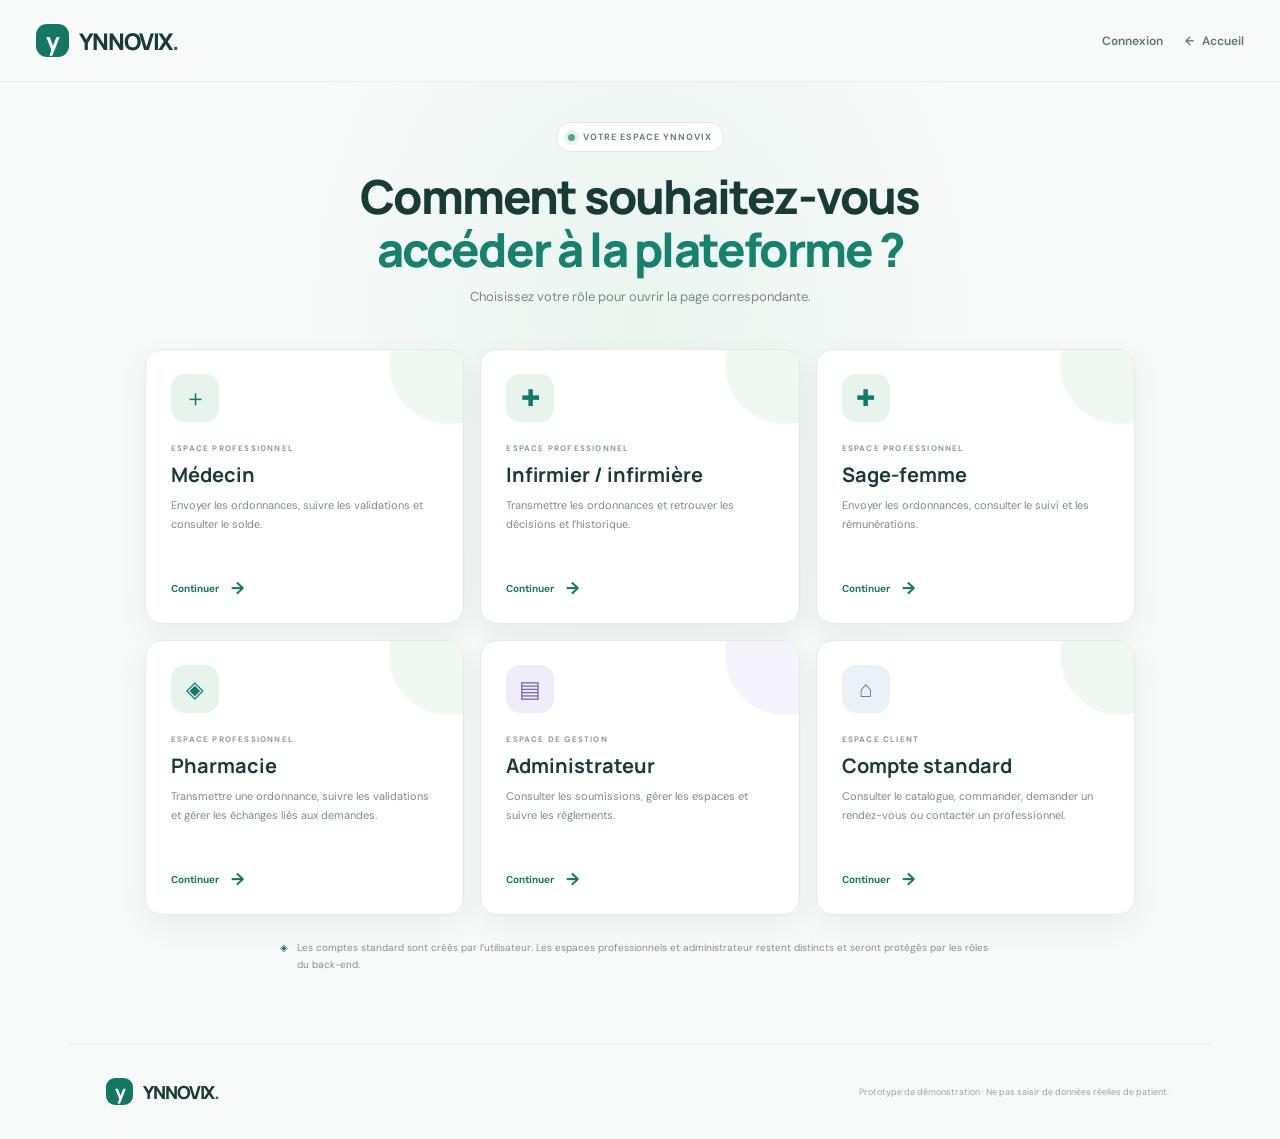
==== commit a1b9215a: "Add files via upload" ====
--- a/acces.html
+++ b/acces.html
@@ -4,24 +4,27 @@
   <meta charset="utf-8" />
   <meta name="viewport" content="width=device-width, initial-scale=1" />
   <meta name="theme-color" content="#f4f8f6" />
-  <title>Ordolio — Choisir mon espace</title>
+  <title>YNNOVIX — Choisir mon espace</title>
   <link rel="preconnect" href="https://fonts.googleapis.com" />
   <link rel="preconnect" href="https://fonts.gstatic.com" crossorigin />
   <link href="https://fonts.googleapis.com/css2?family=DM+Sans:wght@400;500;600;700&family=Manrope:wght@500;600;700;800&display=swap" rel="stylesheet" />
   <link rel="stylesheet" href="styles.css" />
 </head>
 <body class="access-page page-enter">
-  <header class="site-header access-header"><a class="site-brand" href="index.html"><span class="brand-mark">o</span><span>ordolio<span class="brand-dot">.</span></span></a><div class="access-header-actions"><a class="quiet-link" href="connexion.html">Connexion</a><a class="quiet-link" href="index.html" data-transition><span>←</span> Accueil</a></div></header>
+  <header class="site-header access-header"><a class="site-brand" href="index.html"><span class="brand-mark">y</span><span>YNNOVIX<span class="brand-dot">.</span></span></a><div class="access-header-actions"><a class="quiet-link" href="connexion.html">Connexion</a><a class="quiet-link" href="index.html" data-transition><span>←</span> Accueil</a></div></header>
   <main class="access-main">
-    <div class="access-intro reveal"><span class="eyebrow-pill"><i></i> VOTRE ESPACE ORDOLIO</span><h1>Comment souhaitez-vous<br /><em>accéder à la plateforme&nbsp;?</em></h1><p>Choisissez votre rôle pour ouvrir la page correspondante.</p></div>
+    <div class="access-intro reveal"><span class="eyebrow-pill"><i></i> VOTRE ESPACE YNNOVIX</span><h1>Comment souhaitez-vous<br /><em>accéder à la plateforme&nbsp;?</em></h1><p>Choisissez votre rôle pour ouvrir la page correspondante.</p></div>
     <div class="role-card-grid">
-      <a class="role-card doctor-card reveal" href="medecin.html" data-transition><span class="role-card-icon">＋</span><span class="role-card-kicker">ESPACE PROFESSIONNEL</span><h2>Professionnel de santé</h2><p>Médecin, infirmier ou sage-femme : transmettre des ordonnances et suivre les validations et rémunérations.</p><span class="role-card-action">Ouvrir l’espace professionnel <b>→</b></span><span class="role-card-deco"></span></a>
-      <a class="role-card admin-card reveal" href="administrateur.html" data-transition><span class="role-card-icon">▤</span><span class="role-card-kicker">ESPACE DE GESTION</span><h2>Je suis administrateur</h2><p>Examiner les soumissions, gérer les comptes médecins et suivre l’activité.</p><span class="role-card-action">Ouvrir l’espace administrateur <b>→</b></span><span class="role-card-deco"></span></a>
-      <a class="role-card standard-card reveal" href="espace-standard.html" data-transition><span class="role-card-icon">⌂</span><span class="role-card-kicker">ESPACE CLIENT</span><h2>Compte standard</h2><p>Consulter le catalogue, demander un rendez-vous, acheter des produits disponibles ou poser une question.</p><span class="role-card-action">Découvrir les services <b>→</b></span><span class="role-card-deco"></span></a>
+      <a class="role-card doctor-card reveal" href="auth-entree.html?espace=medecin"><span class="role-card-icon">＋</span><span class="role-card-kicker">ESPACE PROFESSIONNEL</span><h2>Médecin</h2><p>Envoyer les ordonnances, suivre les validations et consulter le solde.</p><span class="role-card-action">Continuer <b>→</b></span><span class="role-card-deco"></span></a>
+      <a class="role-card doctor-card reveal" href="auth-entree.html?espace=infirmier"><span class="role-card-icon">✚</span><span class="role-card-kicker">ESPACE PROFESSIONNEL</span><h2>Infirmier / infirmière</h2><p>Transmettre les ordonnances et retrouver les décisions et l’historique.</p><span class="role-card-action">Continuer <b>→</b></span><span class="role-card-deco"></span></a>
+      <a class="role-card doctor-card reveal" href="auth-entree.html?espace=sage-femme"><span class="role-card-icon">✚</span><span class="role-card-kicker">ESPACE PROFESSIONNEL</span><h2>Sage-femme</h2><p>Envoyer les ordonnances, consulter le suivi et les rémunérations.</p><span class="role-card-action">Continuer <b>→</b></span><span class="role-card-deco"></span></a>
+      <a class="role-card doctor-card reveal" href="auth-entree.html?espace=pharmacie"><span class="role-card-icon">◈</span><span class="role-card-kicker">ESPACE PROFESSIONNEL</span><h2>Pharmacie</h2><p>Transmettre une ordonnance, suivre les validations et gérer les échanges liés aux demandes.</p><span class="role-card-action">Continuer <b>→</b></span><span class="role-card-deco"></span></a>
+      <a class="role-card admin-card reveal" href="auth-entree.html?espace=administrateur"><span class="role-card-icon">▤</span><span class="role-card-kicker">ESPACE DE GESTION</span><h2>Administrateur</h2><p>Consulter les soumissions, gérer les espaces et suivre les règlements.</p><span class="role-card-action">Continuer <b>→</b></span><span class="role-card-deco"></span></a>
+      <a class="role-card standard-card reveal" href="auth-entree.html?espace=client"><span class="role-card-icon">⌂</span><span class="role-card-kicker">ESPACE CLIENT</span><h2>Compte standard</h2><p>Consulter le catalogue, commander, demander un rendez-vous ou contacter un professionnel.</p><span class="role-card-action">Continuer <b>→</b></span><span class="role-card-deco"></span></a>
     </div>
     <p class="access-note reveal"><span>◈</span> Les comptes standard sont créés par l’utilisateur. Les espaces professionnels et administrateur restent distincts et seront protégés par les rôles du back-end.</p>
   </main>
-  <footer class="site-footer access-footer"><a class="site-brand" href="index.html"><span class="brand-mark">o</span><span>ordolio<span class="brand-dot">.</span></span></a><span>Prototype de démonstration · Ne pas saisir de données réelles de patient.</span></footer>
+  <footer class="site-footer access-footer"><a class="site-brand" href="index.html"><span class="brand-mark">y</span><span>YNNOVIX<span class="brand-dot">.</span></span></a><span>Prototype de démonstration · Ne pas saisir de données réelles de patient.</span></footer>
   <script src="site.js"></script>
 </body>
 </html>
--- a/styles.css
+++ b/styles.css
@@ -40,4 +40,10 @@
 .payout-panel{grid-column:1/-1}.access-main:not(.account-main) .role-card-grid{grid-template-columns:repeat(3,1fr)}.access-main:not(.account-main) .role-card{min-height:275px}.client-services-intro{scroll-margin-top:95px}
 @media(max-width:700px){.access-main:not(.account-main) .role-card-grid{grid-template-columns:1fr}.access-main:not(.account-main) .role-card{min-height:225px}}
 .invite-form{grid-template-columns:repeat(4,minmax(0,1fr)) auto}.doctor-create-form{grid-template-columns:repeat(4,minmax(0,1fr)) auto}.payout-panel{grid-column:1/-1}
-@media(max-width:980px){.doctor-create-form{grid-template-columns:1fr 1fr}.invite-form{grid-template-columns:1fr 1fr}}@media(max-width:600px){.doctor-create-form,.invite-form{grid-template-columns:1fr}}+
+/* Les formulaires professionnels s’adaptent aux coordonnées et au rôle. */
+.invite-form,.doctor-create-form{grid-template-columns:repeat(3,minmax(0,1fr))}
+.invite-form .primary-button,.doctor-create-form .primary-button{grid-column:1/-1;width:100%;justify-content:center}
+@media(max-width:850px){.invite-form,.doctor-create-form{grid-template-columns:repeat(2,minmax(0,1fr))}}
+@media(max-width:560px){.invite-form,.doctor-create-form{grid-template-columns:1fr}.invite-form .primary-button,.doctor-create-form .primary-button{grid-column:1}}
+@media(max-width:980px){.doctor-create-form{grid-template-columns:1fr 1fr}.invite-form{grid-template-columns:1fr 1fr}}@media(max-width:600px){.doctor-create-form,.invite-form{grid-template-columns:1fr}}
